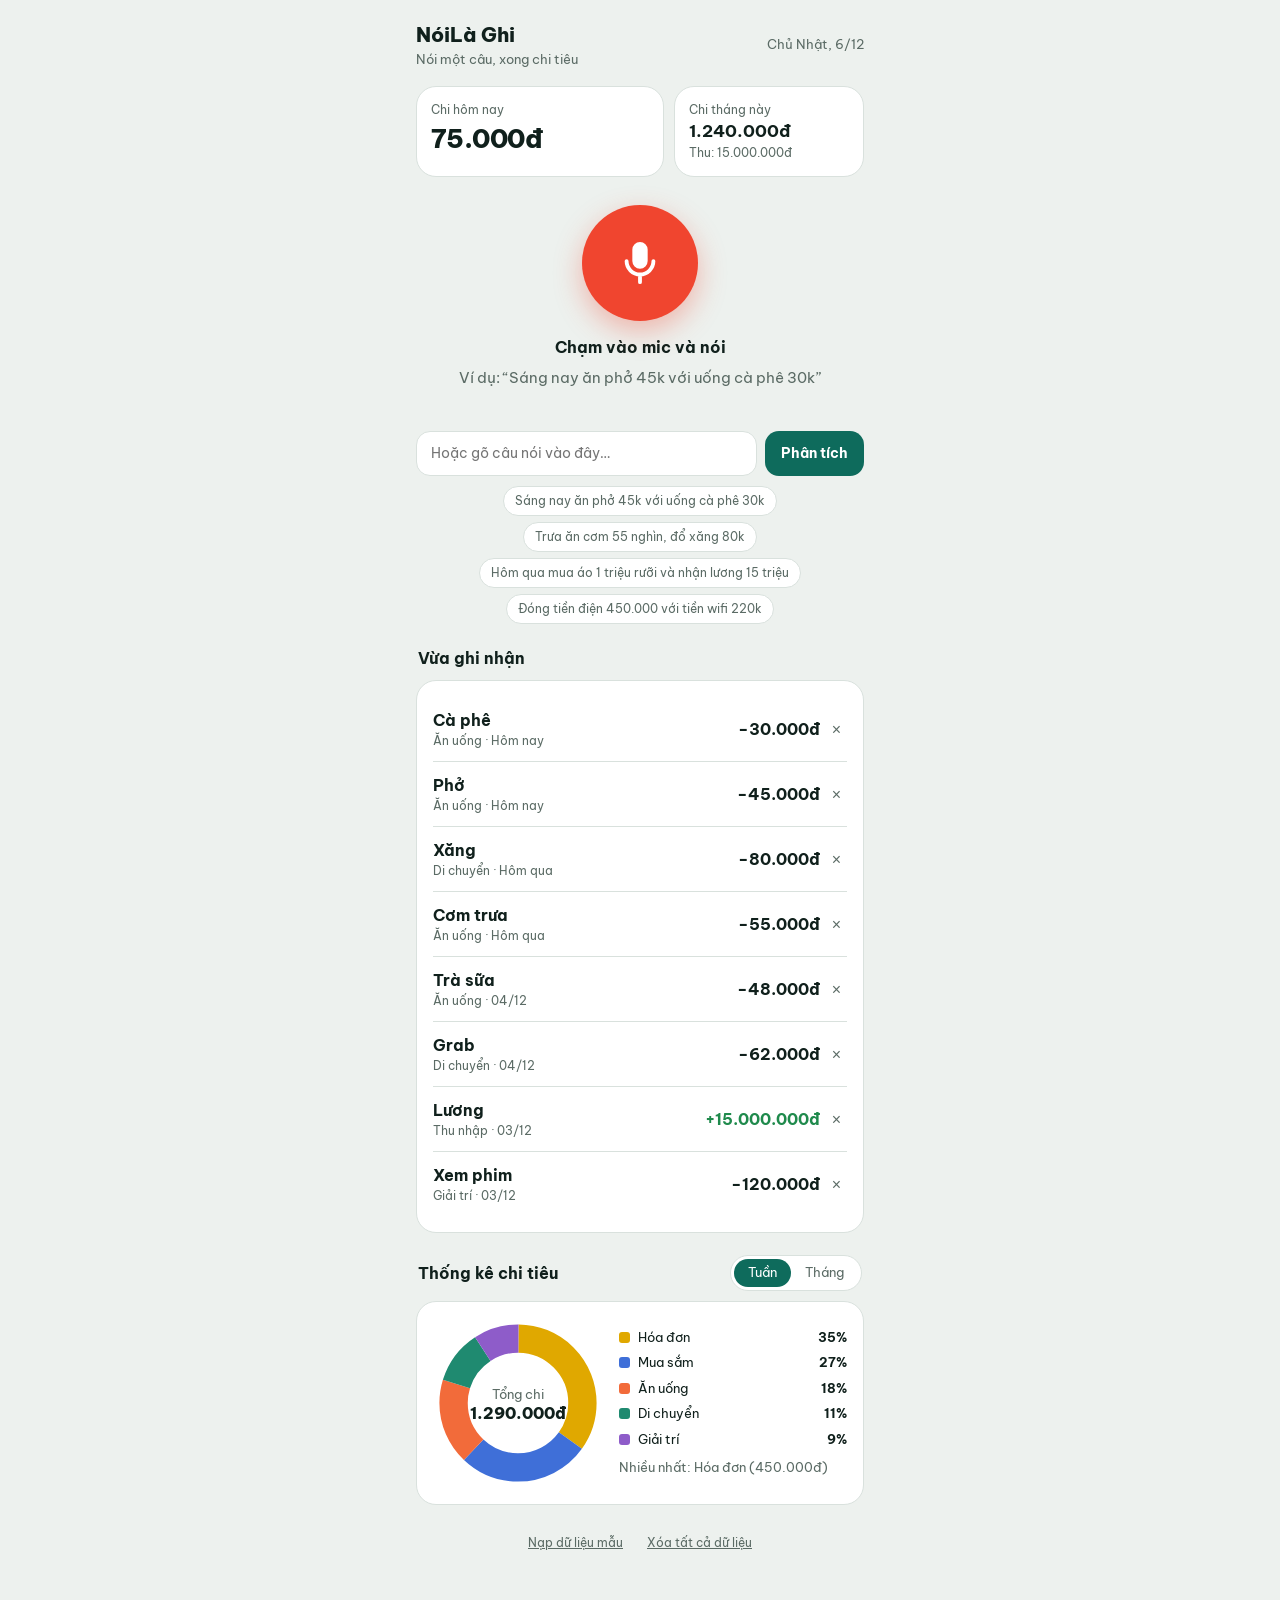
==== NóiLà Ghi – Ghi chi tiêu bằng giọng nói.html @ ca8aa9d0 "Add voice expense tracker prototype Co-authored-by: Copilot <223556219+Copilot@users.noreply.github." ====
<!DOCTYPE html>
<html lang="vi">
<head>
<meta charset="utf-8">
<meta name="viewport" content="width=device-width, initial-scale=1, viewport-fit=cover">
<title>NóiLà Ghi – Ghi chi tiêu bằng giọng nói</title>
<link href="https://fonts.googleapis.com/css2?family=Be+Vietnam+Pro:wght@400;500;700;800&display=swap" rel="stylesheet">
<style>
:root{--bg:#EDF1EE;--card:#fff;--ink:#10201C;--mut:#5B6B65;--line:#D9E1DD;--acc:#0E6B5C;--accbg:#DCEFEA;--mic:#F0452F;--inc:#1F8A4C;
box-sizing:border-box;padding-top:env(safe-area-inset-top,0px);padding-bottom:env(safe-area-inset-bottom,0px)}
@media (prefers-color-scheme:dark){:root:not([data-theme="light"]){--bg:#0E1513;--card:#17211E;--ink:#E8F0EC;--mut:#93A59E;--line:#26332F;--acc:#4CC9B0;--accbg:#18332D;--inc:#52D18A;color-scheme:dark}}
:root[data-theme="dark"]{--bg:#0E1513;--card:#17211E;--ink:#E8F0EC;--mut:#93A59E;--line:#26332F;--acc:#4CC9B0;--accbg:#18332D;--inc:#52D18A;color-scheme:dark}
html{scroll-padding-top:env(safe-area-inset-top,0px)}
*{box-sizing:border-box}
body{margin:0;background:var(--bg);color:var(--ink);font-family:'Be Vietnam Pro',system-ui,-apple-system,'Segoe UI',Roboto,sans-serif;line-height:1.5}
main{max-width:480px;margin:0 auto;padding:20px 16px 48px}
h1{font-size:20px;font-weight:800;margin:0}
.sub{color:var(--mut);font-size:13px;margin:0}
header{display:flex;justify-content:space-between;align-items:center;margin-bottom:16px}
.card{background:var(--card);border:1px solid var(--line);border-radius:20px;padding:16px}
.sums{display:grid;grid-template-columns:1.3fr 1fr;gap:10px;margin-bottom:18px}
.sums .card{padding:14px}
.lbl{font-size:12px;color:var(--mut)}
.big{font-size:26px;font-weight:800;letter-spacing:-.02em}
.mid{font-size:17px;font-weight:700}
.stage{display:flex;flex-direction:column;align-items:center;padding:10px 0 6px}
#mic{width:116px;height:116px;border-radius:50%;border:0;background:var(--mic);color:#fff;cursor:pointer;display:grid;place-items:center;position:relative;box-shadow:0 10px 28px rgba(240,69,47,.35);transition:transform .15s}
#mic:active{transform:scale(.94)}
#mic:focus-visible{outline:3px solid var(--acc);outline-offset:4px}
#mic svg{width:46px;height:46px}
#mic.on::before,#mic.on::after{content:"";position:absolute;inset:0;border-radius:50%;border:3px solid var(--mic);animation:ring 1.4s ease-out infinite}
#mic.on::after{animation-delay:.7s}
@keyframes ring{to{transform:scale(1.7);opacity:0}}
@media (prefers-reduced-motion:reduce){#mic.on::before,#mic.on::after{animation:none}}
#hint{margin:14px 0 0;font-weight:700;text-align:center}
#live{min-height:48px;margin-top:8px;text-align:center;color:var(--mut);font-size:15px;max-width:100%}
#live.has{color:var(--ink);font-size:17px;font-weight:500}
.typed{display:flex;gap:8px;margin:10px 0 0}
.typed input{flex:1;min-width:0;border:1px solid var(--line);background:var(--card);color:var(--ink);border-radius:14px;padding:11px 14px;font:inherit;font-size:14px}
.btn{border:0;border-radius:14px;padding:11px 16px;font:inherit;font-weight:700;font-size:14px;cursor:pointer;background:var(--acc);color:#fff}
@media (prefers-color-scheme:dark){:root:not([data-theme="light"]) .btn,:root:not([data-theme="light"]) .seg button.a{color:#06201A}.btn.ghost{color:var(--ink)}}
.btn.ghost{background:transparent;color:var(--ink);border:1px solid var(--line)}
.chips{display:flex;gap:6px;flex-wrap:wrap;margin-top:10px;justify-content:center}
.chip{border:1px solid var(--line);background:var(--card);color:var(--mut);border-radius:99px;padding:5px 11px;font:inherit;font-size:12px;cursor:pointer}
#confirm{margin:16px 0;border:2px solid var(--acc);display:none;overflow:hidden;position:relative}
#confirm h2{font-size:15px;margin:0 0 10px}
.it{display:grid;grid-template-columns:1fr auto;gap:2px 10px;padding:10px 0;border-top:1px solid var(--line);align-items:center}
.it b{font-weight:700}
.it .amt{font-weight:800;text-align:right}
.it select{grid-column:1;justify-self:start;font:inherit;font-size:12px;border:1px solid var(--line);background:var(--accbg);color:var(--ink);border-radius:99px;padding:3px 8px}
.it .x{grid-column:2;justify-self:end;background:none;border:0;color:var(--mut);cursor:pointer;font-size:12px;text-decoration:underline}
.acts{display:flex;gap:8px;margin-top:12px}
.acts .btn{flex:1}
.bar{position:absolute;left:0;bottom:0;height:4px;background:var(--acc);width:100%}
.bar.run{animation:shrink 3s linear forwards}
@keyframes shrink{to{width:0}}
.sec{display:flex;justify-content:space-between;align-items:center;margin:22px 2px 10px}
.sec h2{font-size:16px;margin:0}
.row{display:flex;justify-content:space-between;gap:10px;padding:11px 0;border-top:1px solid var(--line);align-items:center}
.row:first-child{border-top:0}
.row small{color:var(--mut);display:block;font-size:12px}
.row .r{text-align:right;font-weight:700;white-space:nowrap}
.row .r.inc{color:var(--inc)}
.row .d{background:none;border:0;color:var(--mut);cursor:pointer;font-size:16px;margin-left:6px}
.seg{display:inline-flex;border:1px solid var(--line);border-radius:99px;padding:3px;background:var(--card)}
.seg button{border:0;background:none;color:var(--mut);font:inherit;font-size:13px;padding:4px 14px;border-radius:99px;cursor:pointer}
.seg button.a{background:var(--acc);color:#fff}
.pie{display:flex;gap:16px;align-items:center;flex-wrap:wrap;justify-content:center}
.pie svg{width:170px;height:170px;flex:none}
.leg{flex:1;min-width:150px}
.leg div{display:flex;align-items:center;gap:8px;font-size:13px;padding:3px 0}
.leg i{width:11px;height:11px;border-radius:3px;flex:none}
.leg span{margin-left:auto;font-weight:700}
.empty{color:var(--mut);text-align:center;padding:18px 0;font-size:14px}
#toast{position:fixed;left:50%;bottom:calc(20px + env(safe-area-inset-bottom,0px));transform:translateX(-50%);background:var(--ink);color:var(--bg);padding:10px 18px;border-radius:99px;font-size:14px;font-weight:500;opacity:0;pointer-events:none;transition:opacity .2s;max-width:90%;text-align:center}
#toast.s{opacity:1}
footer{text-align:center;margin-top:24px}
footer button{background:none;border:0;color:var(--mut);font:inherit;font-size:12px;text-decoration:underline;cursor:pointer;margin:0 6px}
</style>
</head>
<body>
<main>
<header><div><h1>NóiLà Ghi</h1><p class="sub">Nói một câu, xong chi tiêu</p></div><span class="sub" id="today"></span></header>

<section class="sums" aria-label="Tổng hợp">
  <div class="card"><div class="lbl">Chi hôm nay</div><div class="big" id="sDay">0đ</div></div>
  <div class="card"><div class="lbl">Chi tháng này</div><div class="mid" id="sMon">0đ</div><div class="lbl" id="sInc"></div></div>
</section>

<section class="stage">
  <button id="mic" aria-label="Bấm để nói, bấm lần nữa để dừng"><svg viewBox="0 0 24 24" fill="none" stroke="currentColor" stroke-width="2" stroke-linecap="round" stroke-linejoin="round"><rect x="9" y="2" width="6" height="12" rx="3" fill="currentColor"/><path d="M5 11a7 7 0 0 0 14 0M12 18v4"/></svg></button>
  <p id="hint">Chạm vào mic và nói</p>
  <div id="live" aria-live="polite">Ví dụ: “Sáng nay ăn phở 45k với uống cà phê 30k”</div>
</section>

<form class="typed" id="tf"><input id="ti" placeholder="Hoặc gõ câu nói vào đây…" autocomplete="off"><button class="btn" type="submit">Phân tích</button></form>
<div class="chips" id="chips"></div>

<section class="card" id="confirm" aria-live="polite"></section>

<div class="sec"><h2>Vừa ghi nhận</h2></div>
<section class="card" id="list"></section>

<div class="sec"><h2>Thống kê chi tiêu</h2><div class="seg" id="seg"><button data-r="week" class="a">Tuần</button><button data-r="month">Tháng</button></div></div>
<section class="card" id="stats"></section>

<footer><button id="seed">Nạp dữ liệu mẫu</button><button id="clear">Xóa tất cả dữ liệu</button></footer>
</main>
<div id="toast" role="status"></div>

<script>
const $=s=>document.querySelector(s);
const CATS=['Ăn uống','Di chuyển','Mua sắm','Hóa đơn','Giải trí','Sức khỏe','Học tập','Khác'];
const COL={'Ăn uống':'#F26B3A','Di chuyển':'#1F8A70','Mua sắm':'#3F6FD8','Hóa đơn':'#E0A800','Giải trí':'#8E5CC9','Sức khỏe':'#D6457A','Học tập':'#2AA4B8','Khác':'#6B7A74'};
const KW=[
['Hóa đơn',['điện','nước ',' wifi','internet','thuê nhà','tiền nhà','hóa đơn','điện thoại','gas']],
['Di chuyển',['xăng','grab','taxi',' xe ','gửi xe','vé xe','buýt','gojek','vé tàu','vé máy bay']],
['Sức khỏe',['thuốc','khám','bệnh','nha khoa','gym','y tế']],
['Học tập',['sách','học phí','khóa học','khoá học','vở','bút']],
['Giải trí',['phim','game','karaoke','du lịch','netflix','spotify','xem ','cinema']],
['Ăn uống',[' ăn ','uống','phở','cơm','bún','cà phê','cafe','trà','bánh','nhậu','bia','xôi','mì ','lẩu','sinh tố','nước ngọt','quán','ăn sáng','ăn trưa','ăn tối','bữa','súp','cháo','kem']],
['Mua sắm',['mua','quần','áo','giày','dép','túi','mỹ phẩm','son','đồ ']]
];
const INC=['lương','thưởng','được cho','nhận','thu nhập','tiền lãi','bán được','lì xì','tiền mừng'];
const STOP=new Set(['với','và','rồi','xong','thì','tốn','hết','mất','là','giá','khoảng','hơn','tổng','cộng','cùng','thêm','nữa','tôi','mình','em','anh','sáng','trưa','chiều','tối','đêm','nay','qua','hôm','kia','vừa','nãy','lúc','sau','đó','cái','một','ly','chén']);
const VERBS=new Set(['ăn','uống','mua','đi','đổ','trả','đóng','chi','nhận','được','bị','đã','cho','gửi','thanh','toán']);

// ---------- Dữ liệu ----------
let txs=[];
try{txs=JSON.parse(localStorage.getItem('nlg_txs')||'[]')}catch(e){txs=[]}
const save=()=>{try{localStorage.setItem('nlg_txs',JSON.stringify(txs))}catch(e){}};
const pad=n=>String(n).padStart(2,'0');
const iso=d=>d.getFullYear()+'-'+pad(d.getMonth()+1)+'-'+pad(d.getDate());
const dayOff=n=>{const d=new Date();d.setDate(d.getDate()+n);return iso(d)};
const money=n=>Math.round(n).toLocaleString('vi-VN')+'đ';
const esc=s=>String(s).replace(/[&<>"]/g,c=>({'&':'&amp;','<':'&lt;','>':'&gt;','"':'&quot;'}[c]));
let uid=Date.now();

// ---------- Bóc tách ngôn ngữ tự nhiên (tiếng Việt) ----------
function parseMoney(num,unit,half,extra){
  let n=parseFloat(num.replace(/\./g,'').replace(',','.'));
  if(/^\d+(,\d+)$/.test(num)) n=parseFloat(num.replace(',','.'));
  else if(/^\d{1,3}(\.\d{3})+$/.test(num)) n=parseFloat(num.replace(/\./g,''));
  else n=parseFloat(num.replace(',','.'));
  if(!unit||/^(đ|đồng)$/.test(unit)){return n>=1000?n:0}
  const m=/^(triệu|tr|củ)$/.test(unit)?1e6:1000;
  let v=n*m;
  if(half) v+=m/2;
  else if(extra) v+=parseInt(extra)/Math.pow(10,extra.length)*m;
  return v;
}
function parseSpeech(raw){
  const text=raw.normalize('NFC').toLowerCase();
  let date=dayOff(0);
  if(/hôm kia/.test(text)) date=dayOff(-2); else if(/(hôm qua|tối qua|chiều qua|sáng qua)/.test(text)) date=dayOff(-1);
  const re=/(\d+(?:[.,]\d+)*)\s*(triệu|tr|củ|nghìn|ngàn|k|đồng|đ)?(?![\p{L}])(?:\s*(rưỡi|rưởi)|(\d{1,3})(?!\d))?/giu;
  const items=[];let last=0,m;
  while((m=re.exec(text))){
    const unit=m[2]&&m[2].toLowerCase();
    const amount=parseMoney(m[1],unit,m[3],m[4]);
    if(!amount){continue}
    const seg=' '+text.slice(last,m.index)+' ';
    last=m.index+m[0].length;
    const type=INC.some(k=>seg.includes(k))?'income':'expense';
    let cat=type==='income'?'Thu nhập':'Khác';
    if(type==='expense'){for(const [c,ks] of KW){if(ks.some(k=>(seg+' ').includes(k))){cat=c;break}}}
    let toks=seg.split(/[\s,.;:+]+/).filter(w=>w&&!STOP.has(w));
    while(toks.length>1&&VERBS.has(toks[0])) toks.shift();
    if(toks.length===1&&VERBS.has(toks[0])&&toks[0]!=='mua') toks=[];
    let label=toks.join(' ').trim();
    if(!label) label=type==='income'?'Khoản thu':(cat!=='Khác'?cat:'Khoản chi');
    label=label.charAt(0).toUpperCase()+label.slice(1);
    items.push({id:++uid,label,amount,cat,type,date});
  }
  return items;
}

// ---------- Hiển thị ----------
const sumBy=(arr,t)=>arr.filter(x=>x.type===t).reduce((a,b)=>a+b.amount,0);
function renderTotals(){
  const td=dayOff(0),ym=td.slice(0,7);
  $('#sDay').textContent=money(sumBy(txs.filter(x=>x.date===td),'expense'));
  const mo=txs.filter(x=>x.date.startsWith(ym));
  $('#sMon').textContent=money(sumBy(mo,'expense'));
  const inc=sumBy(mo,'income');$('#sInc').textContent=inc?('Thu: '+money(inc)):'';
}
function dayLabel(d){if(d===dayOff(0))return'Hôm nay';if(d===dayOff(-1))return'Hôm qua';const p=d.split('-');return p[2]+'/'+p[1]}
function renderList(){
  const L=[...txs].sort((a,b)=>b.date.localeCompare(a.date)||b.id-a.id).slice(0,8);
  $('#list').innerHTML=L.length?L.map(x=>`<div class="row"><div><b>${esc(x.label)}</b><small>${esc(x.cat)} · ${dayLabel(x.date)}</small></div><div class="r ${x.type==='income'?'inc':''}">${x.type==='income'?'+':'−'}${money(x.amount)}<button class="d" data-id="${x.id}" aria-label="Xóa khoản ${esc(x.label)}">×</button></div></div>`).join(''):'<div class="empty">Chưa có khoản nào. Chạm vào mic và nói thử nhé.</div>';
}
let range='week';
function renderStats(){
  const from=range==='week'?dayOff(-6):dayOff(0).slice(0,8)+'01';
  const ex=txs.filter(x=>x.type==='expense'&&x.date>=from);
  const tot=ex.reduce((a,b)=>a+b.amount,0);
  if(!tot){$('#stats').innerHTML='<div class="empty">Chưa có chi tiêu trong khoảng này.</div>';return}
  const by={};ex.forEach(x=>by[x.cat]=(by[x.cat]||0)+x.amount);
  const rows=Object.entries(by).sort((a,b)=>b[1]-a[1]);
  let acc=0;
  const arcs=rows.map(([c,v])=>{const p=v/tot*100;const s=`<circle cx="21" cy="21" r="15.9155" fill="none" stroke="${COL[c]||COL['Khác']}" stroke-width="7" stroke-dasharray="${p} ${100-p}" stroke-dashoffset="${25-acc}"/>`;acc+=p;return s}).join('');
  $('#stats').innerHTML=`<div class="pie"><svg viewBox="0 0 42 42" role="img" aria-label="Biểu đồ tròn chi tiêu theo danh mục">${arcs}<text x="21" y="20" text-anchor="middle" font-size="3.2" fill="var(--mut)">Tổng chi</text><text x="21" y="25" text-anchor="middle" font-size="4" font-weight="800" fill="var(--ink)">${money(tot)}</text></svg><div class="leg">${rows.map(([c,v])=>`<div><i style="background:${COL[c]||COL['Khác']}"></i>${esc(c)}<span>${Math.round(v/tot*100)}%</span></div>`).join('')}<div class="lbl" style="padding-top:6px">Nhiều nhất: ${esc(rows[0][0])} (${money(rows[0][1])})</div></div></div>`;
}
const renderAll=()=>{renderTotals();renderList();renderStats()};
let tt;function toast(m){const t=$('#toast');t.textContent=m;t.classList.add('s');clearTimeout(tt);tt=setTimeout(()=>t.classList.remove('s'),2200)}

// ---------- Thẻ xác nhận ----------
let pending=[],autoT=null;
function showConfirm(items,auto=true){
  pending=items;clearTimeout(autoT);
  const c=$('#confirm');
  if(!items.length){c.style.display='none';$('#live').className='';$('#live').textContent='Chưa nhận ra khoản tiền nào. Hãy nói kèm số tiền, ví dụ “phở 45k”.';return}
  c.style.display='block';drawConfirm(auto);
  if(auto) autoT=setTimeout(()=>commit(),3000);
  c.scrollIntoView({behavior:'smooth',block:'nearest'});
}
function drawConfirm(auto){
  const tot=pending.filter(x=>x.type==='expense').reduce((a,b)=>a+b.amount,0);
  $('#confirm').innerHTML=`<h2>Xem lại ${pending.length} khoản · chi ${money(tot)}</h2>`+pending.map(x=>`<div class="it"><b>${esc(x.label)}</b><span class="amt">${x.type==='income'?'+':''}${money(x.amount)}</span><select data-id="${x.id}" aria-label="Danh mục">${[...CATS,'Thu nhập'].map(c=>`<option ${c===x.cat?'selected':''}>${c}</option>`).join('')}</select><button class="x" data-id="${x.id}">Bỏ khoản này</button></div>`).join('')+`<div class="acts"><button class="btn ghost" id="cNo">Hủy</button><button class="btn" id="cOk">Lưu</button></div>${auto?'<div class="bar run"></div>':''}`;
}
function commit(){
  clearTimeout(autoT);if(!pending.length)return;
  txs.push(...pending);save();toast('Đã lưu '+pending.length+' khoản');
  pending=[];$('#confirm').style.display='none';$('#live').className='';$('#live').textContent='Sẵn sàng cho câu tiếp theo.';$('#ti').value='';renderAll();
}
$('#confirm').addEventListener('click',e=>{
  if(e.target.id==='cOk')return commit();
  if(e.target.id==='cNo'){clearTimeout(autoT);pending=[];$('#confirm').style.display='none';return toast('Đã hủy')}
  if(e.target.classList.contains('x')){pending=pending.filter(x=>x.id!=e.target.dataset.id);clearTimeout(autoT);pending.length?drawConfirm(false):($('#confirm').style.display='none')}
});
$('#confirm').addEventListener('change',e=>{
  const it=pending.find(x=>x.id==e.target.dataset.id);if(!it)return;
  it.cat=e.target.value;it.type=it.cat==='Thu nhập'?'income':'expense';clearTimeout(autoT);drawConfirm(false);
});
$('#list').addEventListener('click',e=>{const id=e.target.dataset.id;if(id){txs=txs.filter(x=>x.id!=id);save();renderAll()}});

// ---------- Ghi âm (Web Speech API) ----------
const SR=window.SpeechRecognition||window.webkitSpeechRecognition;
let rec=null,listening=false,transcript='';
function setUI(on){listening=on;$('#mic').classList.toggle('on',on);$('#hint').textContent=on?'Đang nghe… chạm lần nữa để dừng':'Chạm vào mic và nói'}
function startRec(){
  if(!SR){toast('Trình duyệt này chưa hỗ trợ nhận giọng nói. Hãy dùng Chrome/Edge/Safari hoặc gõ vào ô bên dưới.');return}
  showConfirm([]);transcript='';
  rec=new SR();rec.lang='vi-VN';rec.interimResults=true;rec.continuous=true;rec.maxAlternatives=1;
  rec.onresult=e=>{let t='';for(let i=0;i<e.results.length;i++)t+=e.results[i][0].transcript+' ';transcript=t.trim();const l=$('#live');l.className='has';l.textContent=transcript};
  rec.onerror=e=>{const m={'not-allowed':'Micro đang bị chặn. Hãy cấp quyền micro hoặc gõ vào ô bên dưới.','service-not-allowed':'Micro đang bị chặn. Hãy cấp quyền micro hoặc gõ vào ô bên dưới.','no-speech':'Không nghe thấy gì, thử lại nhé.','network':'Nhận giọng nói cần kết nối mạng.','audio-capture':'Không tìm thấy micro.'};toast(m[e.error]||'Lỗi micro: '+e.error);$('#live').className='';$('#live').textContent=m[e.error]||'';};
  rec.onend=()=>{setUI(false);if(transcript.trim())process(transcript)};
  try{rec.start();setUI(true);$('#live').className='';$('#live').textContent='Mời bạn nói…'}catch(err){toast('Không bật được micro')}
}
$('#mic').onclick=()=>{if(listening){try{rec.stop()}catch(e){}}else startRec()};
function process(t){$('#live').className='has';$('#live').textContent='“'+t+'”';showConfirm(parseSpeech(t))}
$('#tf').onsubmit=e=>{e.preventDefault();const v=$('#ti').value.trim();if(v)process(v)};
const SAMPLES=['Sáng nay ăn phở 45k với uống cà phê 30k','Trưa ăn cơm 55 nghìn, đổ xăng 80k','Hôm qua mua áo 1 triệu rưỡi và nhận lương 15 triệu','Đóng tiền điện 450.000 với tiền wifi 220k'];
$('#chips').innerHTML=SAMPLES.map(s=>`<button class="chip">${esc(s)}</button>`).join('');
$('#chips').onclick=e=>{if(e.target.classList.contains('chip')){$('#ti').value=e.target.textContent;process(e.target.textContent)}};

// ---------- Thống kê, dữ liệu mẫu ----------
$('#seg').onclick=e=>{const r=e.target.dataset.r;if(!r)return;range=r;[...$('#seg').children].forEach(b=>b.classList.toggle('a',b.dataset.r===r));renderStats()};
function seed(){
  const S=[[0,'Phở',45000,'Ăn uống'],[0,'Cà phê',30000,'Ăn uống'],[-1,'Cơm trưa',55000,'Ăn uống'],[-1,'Xăng',80000,'Di chuyển'],[-2,'Grab',62000,'Di chuyển'],[-2,'Trà sữa',48000,'Ăn uống'],[-3,'Xem phim',120000,'Giải trí'],[-4,'Tiền điện',450000,'Hóa đơn'],[-5,'Áo thun',350000,'Mua sắm'],[-6,'Bún bò',50000,'Ăn uống'],[-8,'Thuốc cảm',90000,'Sức khỏe'],[-10,'Sách',160000,'Học tập'],[-12,'Lẩu',320000,'Ăn uống']];
  txs=S.map(([o,l,a,c],i)=>({id:++uid+i,label:l,amount:a,cat:c,type:'expense',date:dayOff(o)}));
  txs.push({id:++uid+99,label:'Lương',amount:15000000,cat:'Thu nhập',type:'income',date:dayOff(-3)});
  save();renderAll();
}
$('#seed').onclick=()=>{seed();toast('Đã nạp dữ liệu mẫu')};
$('#clear').onclick=()=>{txs=[];save();renderAll();toast('Đã xóa dữ liệu')};
$('#today').textContent=new Date().toLocaleDateString('vi-VN',{weekday:'long',day:'numeric',month:'numeric'});
let first=true;try{first=!localStorage.getItem('nlg_seeded');localStorage.setItem('nlg_seeded','1')}catch(e){}
if(first&&!txs.length)seed();else renderAll();
</script>
</body>
</html>
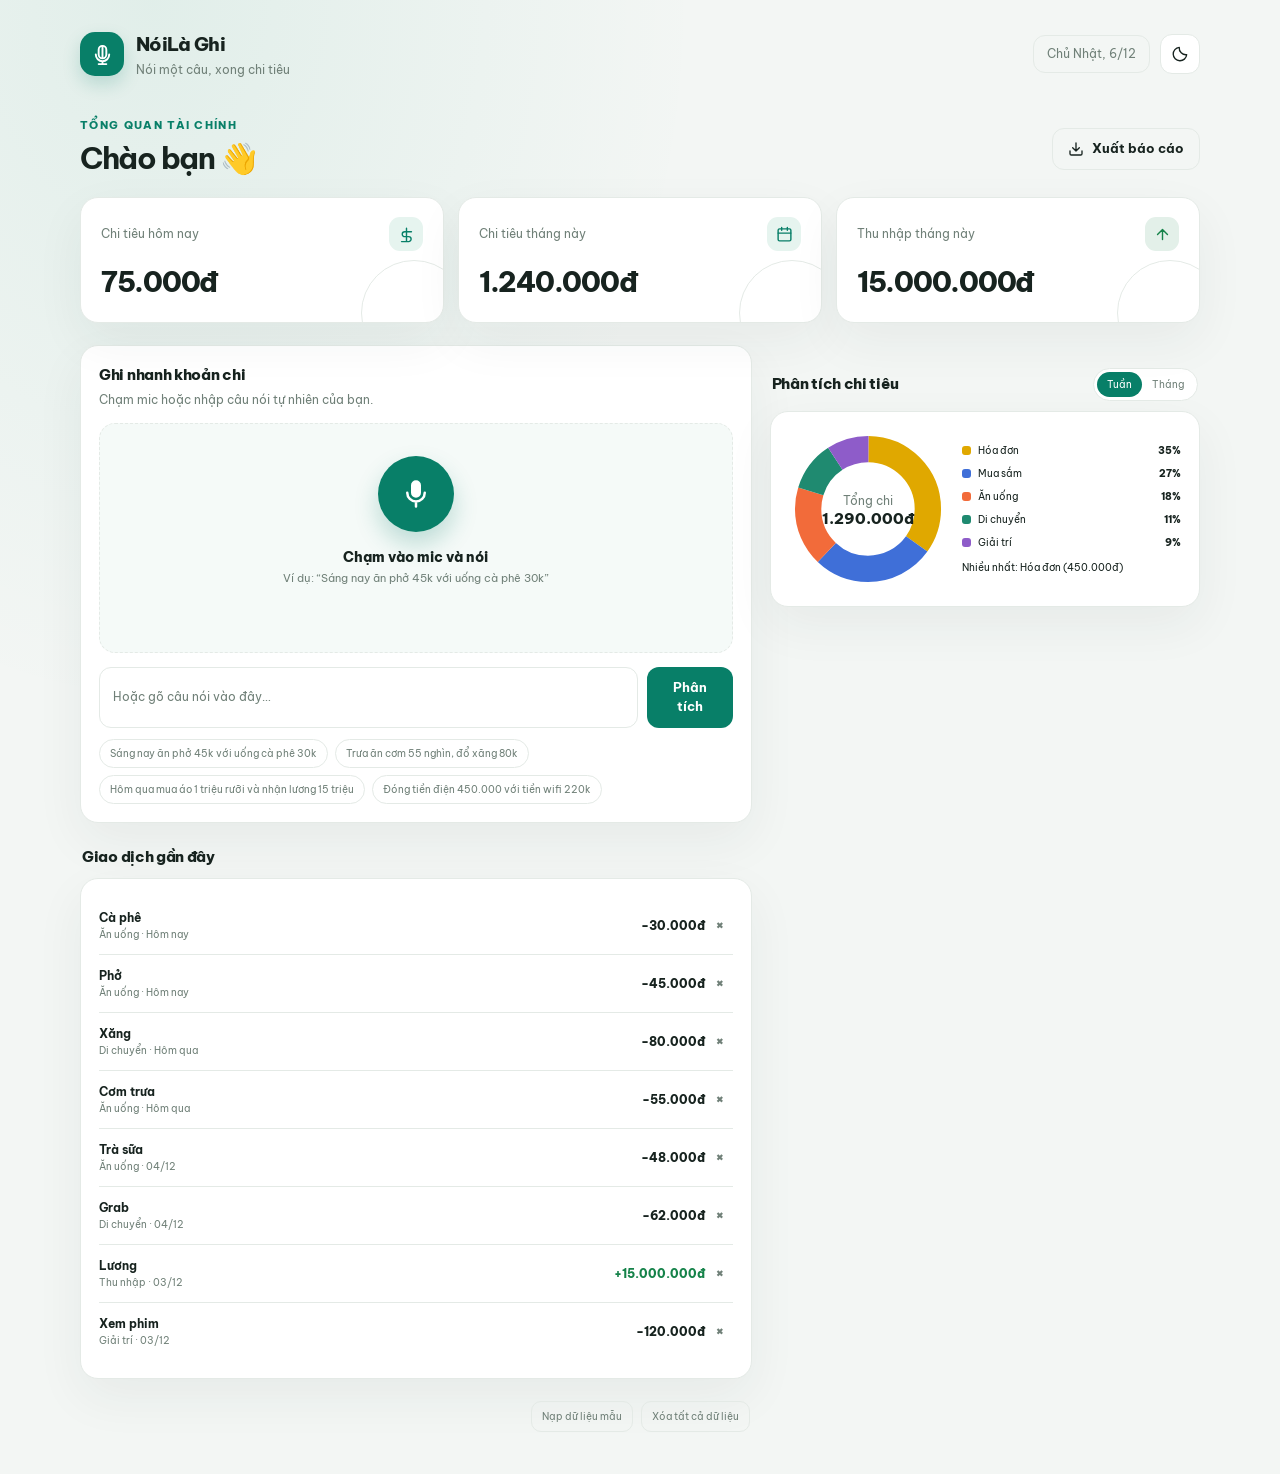
==== commit af7de502: "thêm" ====
--- a/NóiLà Ghi – Ghi chi tiêu bằng giọng nói.html
+++ b/NóiLà Ghi – Ghi chi tiêu bằng giọng nói.html
@@ -6,105 +6,360 @@
 <title>NóiLà Ghi – Ghi chi tiêu bằng giọng nói</title>
 <link href="https://fonts.googleapis.com/css2?family=Be+Vietnam+Pro:wght@400;500;700;800&display=swap" rel="stylesheet">
 <style>
-:root{--bg:#EDF1EE;--card:#fff;--ink:#10201C;--mut:#5B6B65;--line:#D9E1DD;--acc:#0E6B5C;--accbg:#DCEFEA;--mic:#F0452F;--inc:#1F8A4C;
-box-sizing:border-box;padding-top:env(safe-area-inset-top,0px);padding-bottom:env(safe-area-inset-bottom,0px)}
-@media (prefers-color-scheme:dark){:root:not([data-theme="light"]){--bg:#0E1513;--card:#17211E;--ink:#E8F0EC;--mut:#93A59E;--line:#26332F;--acc:#4CC9B0;--accbg:#18332D;--inc:#52D18A;color-scheme:dark}}
-:root[data-theme="dark"]{--bg:#0E1513;--card:#17211E;--ink:#E8F0EC;--mut:#93A59E;--line:#26332F;--acc:#4CC9B0;--accbg:#18332D;--inc:#52D18A;color-scheme:dark}
-html{scroll-padding-top:env(safe-area-inset-top,0px)}
-*{box-sizing:border-box}
-body{margin:0;background:var(--bg);color:var(--ink);font-family:'Be Vietnam Pro',system-ui,-apple-system,'Segoe UI',Roboto,sans-serif;line-height:1.5}
-main{max-width:480px;margin:0 auto;padding:20px 16px 48px}
-h1{font-size:20px;font-weight:800;margin:0}
-.sub{color:var(--mut);font-size:13px;margin:0}
-header{display:flex;justify-content:space-between;align-items:center;margin-bottom:16px}
-.card{background:var(--card);border:1px solid var(--line);border-radius:20px;padding:16px}
-.sums{display:grid;grid-template-columns:1.3fr 1fr;gap:10px;margin-bottom:18px}
-.sums .card{padding:14px}
-.lbl{font-size:12px;color:var(--mut)}
-.big{font-size:26px;font-weight:800;letter-spacing:-.02em}
-.mid{font-size:17px;font-weight:700}
-.stage{display:flex;flex-direction:column;align-items:center;padding:10px 0 6px}
-#mic{width:116px;height:116px;border-radius:50%;border:0;background:var(--mic);color:#fff;cursor:pointer;display:grid;place-items:center;position:relative;box-shadow:0 10px 28px rgba(240,69,47,.35);transition:transform .15s}
-#mic:active{transform:scale(.94)}
-#mic:focus-visible{outline:3px solid var(--acc);outline-offset:4px}
-#mic svg{width:46px;height:46px}
-#mic.on::before,#mic.on::after{content:"";position:absolute;inset:0;border-radius:50%;border:3px solid var(--mic);animation:ring 1.4s ease-out infinite}
-#mic.on::after{animation-delay:.7s}
-@keyframes ring{to{transform:scale(1.7);opacity:0}}
-@media (prefers-reduced-motion:reduce){#mic.on::before,#mic.on::after{animation:none}}
-#hint{margin:14px 0 0;font-weight:700;text-align:center}
-#live{min-height:48px;margin-top:8px;text-align:center;color:var(--mut);font-size:15px;max-width:100%}
-#live.has{color:var(--ink);font-size:17px;font-weight:500}
-.typed{display:flex;gap:8px;margin:10px 0 0}
-.typed input{flex:1;min-width:0;border:1px solid var(--line);background:var(--card);color:var(--ink);border-radius:14px;padding:11px 14px;font:inherit;font-size:14px}
-.btn{border:0;border-radius:14px;padding:11px 16px;font:inherit;font-weight:700;font-size:14px;cursor:pointer;background:var(--acc);color:#fff}
-@media (prefers-color-scheme:dark){:root:not([data-theme="light"]) .btn,:root:not([data-theme="light"]) .seg button.a{color:#06201A}.btn.ghost{color:var(--ink)}}
-.btn.ghost{background:transparent;color:var(--ink);border:1px solid var(--line)}
-.chips{display:flex;gap:6px;flex-wrap:wrap;margin-top:10px;justify-content:center}
-.chip{border:1px solid var(--line);background:var(--card);color:var(--mut);border-radius:99px;padding:5px 11px;font:inherit;font-size:12px;cursor:pointer}
-#confirm{margin:16px 0;border:2px solid var(--acc);display:none;overflow:hidden;position:relative}
-#confirm h2{font-size:15px;margin:0 0 10px}
-.it{display:grid;grid-template-columns:1fr auto;gap:2px 10px;padding:10px 0;border-top:1px solid var(--line);align-items:center}
-.it b{font-weight:700}
-.it .amt{font-weight:800;text-align:right}
-.it select{grid-column:1;justify-self:start;font:inherit;font-size:12px;border:1px solid var(--line);background:var(--accbg);color:var(--ink);border-radius:99px;padding:3px 8px}
-.it .x{grid-column:2;justify-self:end;background:none;border:0;color:var(--mut);cursor:pointer;font-size:12px;text-decoration:underline}
-.acts{display:flex;gap:8px;margin-top:12px}
-.acts .btn{flex:1}
-.bar{position:absolute;left:0;bottom:0;height:4px;background:var(--acc);width:100%}
-.bar.run{animation:shrink 3s linear forwards}
-@keyframes shrink{to{width:0}}
-.sec{display:flex;justify-content:space-between;align-items:center;margin:22px 2px 10px}
-.sec h2{font-size:16px;margin:0}
-.row{display:flex;justify-content:space-between;gap:10px;padding:11px 0;border-top:1px solid var(--line);align-items:center}
-.row:first-child{border-top:0}
-.row small{color:var(--mut);display:block;font-size:12px}
-.row .r{text-align:right;font-weight:700;white-space:nowrap}
-.row .r.inc{color:var(--inc)}
-.row .d{background:none;border:0;color:var(--mut);cursor:pointer;font-size:16px;margin-left:6px}
-.seg{display:inline-flex;border:1px solid var(--line);border-radius:99px;padding:3px;background:var(--card)}
-.seg button{border:0;background:none;color:var(--mut);font:inherit;font-size:13px;padding:4px 14px;border-radius:99px;cursor:pointer}
-.seg button.a{background:var(--acc);color:#fff}
-.pie{display:flex;gap:16px;align-items:center;flex-wrap:wrap;justify-content:center}
-.pie svg{width:170px;height:170px;flex:none}
-.leg{flex:1;min-width:150px}
-.leg div{display:flex;align-items:center;gap:8px;font-size:13px;padding:3px 0}
-.leg i{width:11px;height:11px;border-radius:3px;flex:none}
-.leg span{margin-left:auto;font-weight:700}
-.empty{color:var(--mut);text-align:center;padding:18px 0;font-size:14px}
-#toast{position:fixed;left:50%;bottom:calc(20px + env(safe-area-inset-bottom,0px));transform:translateX(-50%);background:var(--ink);color:var(--bg);padding:10px 18px;border-radius:99px;font-size:14px;font-weight:500;opacity:0;pointer-events:none;transition:opacity .2s;max-width:90%;text-align:center}
-#toast.s{opacity:1}
-footer{text-align:center;margin-top:24px}
-footer button{background:none;border:0;color:var(--mut);font:inherit;font-size:12px;text-decoration:underline;cursor:pointer;margin:0 6px}
+:root {
+  color-scheme: light;
+  --bg: #f3f6f4;
+  --card: #fff;
+  --ink: #17231f;
+  --mut: #708078;
+  --line: #e4eae6;
+  --acc: #087f68;
+  --acc-strong: #066653;
+  --accbg: #e6f4ef;
+  --inc: #16834a;
+  --shadow: 0 18px 50px rgba(29, 54, 43, .06);
+  box-sizing: border-box;
+  padding-top: env(safe-area-inset-top, 0px);
+  padding-bottom: env(safe-area-inset-bottom, 0px);
+}
+:root[data-theme="dark"] {
+  color-scheme: dark;
+  --bg: #101714;
+  --card: #18221e;
+  --ink: #edf4f0;
+  --mut: #9aa9a1;
+  --line: #2a3731;
+  --acc: #52c7a6;
+  --acc-strong: #70d7b8;
+  --accbg: #1d3830;
+  --inc: #73d49b;
+  --shadow: 0 18px 50px rgba(0, 0, 0, .15);
+}
+* { box-sizing: border-box; }
+html { min-width: 320px; scroll-padding-top: 24px; }
+body {
+  min-height: 100vh;
+  margin: 0;
+  background:
+    radial-gradient(ellipse at 12% 0%, rgba(14, 148, 112, .08), transparent 34rem),
+    var(--bg);
+  color: var(--ink);
+  font-family: 'Be Vietnam Pro', system-ui, -apple-system, 'Segoe UI', Roboto, sans-serif;
+  line-height: 1.5;
+  -webkit-font-smoothing: antialiased;
+}
+button, input, select { font: inherit; }
+button { -webkit-tap-highlight-color: transparent; }
+button:focus-visible, input:focus-visible, select:focus-visible {
+  outline: 3px solid color-mix(in srgb, var(--acc) 55%, transparent);
+  outline-offset: 3px;
+}
+.app-shell { width: min(1120px, calc(100% - 48px)); margin: 0 auto; padding: 30px 0 42px; }
+.topbar, .brand, .top-actions, .page-heading, .section-heading, .section-actions {
+  display: flex;
+  align-items: center;
+}
+.topbar, .page-heading, .section-heading { justify-content: space-between; }
+.topbar { margin-bottom: 38px; }
+.brand { gap: 12px; color: inherit; text-decoration: none; }
+.brand-mark {
+  display: grid;
+  width: 44px;
+  height: 44px;
+  place-items: center;
+  border-radius: 15px;
+  background: var(--acc);
+  color: #fff;
+  box-shadow: 0 8px 18px rgba(8, 127, 104, .2);
+}
+.brand-mark svg { width: 23px; height: 23px; }
+h1, h2, p { margin-top: 0; }
+h1 { margin-bottom: 0; font-size: 19px; font-weight: 800; letter-spacing: -.035em; }
+.sub { margin: 2px 0 0; color: var(--mut); font-size: 12px; }
+.top-actions { gap: 10px; }
+.date-pill, .icon-btn, .btn, .chip, .seg button, .d, .x, footer button {
+  transition: background-color .18s ease, color .18s ease, border-color .18s ease, transform .18s ease;
+}
+.date-pill { padding: 9px 13px; border: 1px solid var(--line); border-radius: 12px; color: var(--mut); font-size: 12px; }
+.icon-btn {
+  display: grid;
+  width: 40px;
+  height: 40px;
+  place-items: center;
+  border: 1px solid var(--line);
+  border-radius: 12px;
+  background: var(--card);
+  color: var(--ink);
+  cursor: pointer;
+}
+.icon-btn:hover { border-color: var(--acc); color: var(--acc); }
+.icon-btn svg { width: 18px; height: 18px; }
+.page-heading { margin-bottom: 16px; }
+.eyebrow { margin-bottom: 3px; color: var(--acc); font-size: 11px; font-weight: 800; letter-spacing: .12em; text-transform: uppercase; }
+.page-heading h2 { margin: 0; font-size: clamp(24px, 3vw, 30px); letter-spacing: -.05em; }
+.btn {
+  display: inline-flex;
+  min-height: 42px;
+  align-items: center;
+  justify-content: center;
+  gap: 8px;
+  padding: 10px 15px;
+  border: 1px solid transparent;
+  border-radius: 12px;
+  background: var(--acc);
+  color: #fff;
+  font-size: 13px;
+  font-weight: 700;
+  cursor: pointer;
+}
+.btn:hover { background: var(--acc-strong); transform: translateY(-1px); }
+.btn svg { width: 16px; height: 16px; }
+.btn.ghost { border-color: var(--line); background: transparent; color: var(--ink); }
+.btn.ghost:hover { border-color: var(--acc); color: var(--acc); }
+.sums { display: grid; grid-template-columns: repeat(3, minmax(0, 1fr)); gap: 14px; margin-bottom: 22px; }
+.summary-card, .card { border: 1px solid var(--line); border-radius: 18px; background: var(--card); box-shadow: var(--shadow); }
+.summary-card { position: relative; overflow: hidden; min-height: 126px; padding: 19px 20px; }
+.summary-card::after { position: absolute; right: -24px; bottom: -44px; width: 104px; height: 104px; border: 1px solid var(--line); border-radius: 50%; content: ""; }
+.summary-top { display: flex; align-items: center; justify-content: space-between; color: var(--mut); font-size: 12px; }
+.summary-icon { display: grid; width: 34px; height: 34px; place-items: center; border-radius: 11px; background: var(--accbg); color: var(--acc); }
+.summary-icon svg { width: 17px; height: 17px; }
+.summary-card.income .summary-icon { background: color-mix(in srgb, var(--inc) 12%, var(--card)); color: var(--inc); }
+.summary-value { margin-top: 10px; font-size: clamp(22px, 3vw, 28px); font-weight: 800; letter-spacing: -.045em; }
+.dashboard-grid { display: grid; grid-template-columns: minmax(0, 1.28fr) minmax(320px, .82fr); align-items: start; gap: 18px; }
+.primary-column, .secondary-column { min-width: 0; }
+.capture-card { padding: 22px; }
+.capture-heading { margin-bottom: 14px; }
+.capture-heading h2, .section-heading h2 { margin: 0; font-size: 15px; font-weight: 800; letter-spacing: -.02em; }
+.capture-heading p { margin: 4px 0 0; color: var(--mut); font-size: 12px; }
+.stage {
+  display: flex;
+  min-height: 230px;
+  flex-direction: column;
+  align-items: center;
+  justify-content: center;
+  padding: 14px;
+  border: 1px dashed var(--line);
+  border-radius: 16px;
+  background: color-mix(in srgb, var(--accbg) 42%, var(--card));
+}
+#mic {
+  position: relative;
+  display: grid;
+  width: 76px;
+  height: 76px;
+  place-items: center;
+  border: 0;
+  border-radius: 50%;
+  background: var(--acc);
+  color: #fff;
+  box-shadow: 0 12px 25px rgba(8, 127, 104, .24);
+  cursor: pointer;
+  transition: transform .18s ease, background .18s ease;
+}
+#mic:hover { background: var(--acc-strong); transform: translateY(-2px); }
+#mic:active { transform: scale(.96); }
+#mic svg { width: 30px; height: 30px; }
+#mic.on { background: #d94d42; box-shadow: 0 12px 25px rgba(217, 77, 66, .22); }
+#mic.on::before, #mic.on::after {
+  position: absolute;
+  inset: -5px;
+  border: 1px solid #d94d42;
+  border-radius: 50%;
+  content: "";
+  animation: ring 1.6s ease-out infinite;
+}
+#mic.on::after { animation-delay: .8s; }
+@keyframes ring { to { transform: scale(1.45); opacity: 0; } }
+#hint { margin: 15px 0 2px; font-size: 14px; font-weight: 800; text-align: center; }
+.stage-note { margin: 0; color: var(--mut); font-size: 11px; text-align: center; }
+#live { max-width: 100%; min-height: 24px; margin-top: 8px; overflow-wrap: anywhere; color: var(--mut); font-size: 13px; text-align: center; }
+#live.has { color: var(--ink); font-size: 14px; font-weight: 600; }
+.typed { display: flex; gap: 9px; margin: 14px 0 0; }
+.typed input {
+  width: 100%;
+  min-width: 0;
+  padding: 10px 13px;
+  border: 1px solid var(--line);
+  border-radius: 12px;
+  background: var(--card);
+  color: var(--ink);
+  font-size: 12px;
+}
+.typed input::placeholder { color: var(--mut); }
+.chips { display: flex; flex-wrap: wrap; justify-content: flex-start; gap: 7px; margin-top: 11px; }
+.chip { padding: 6px 10px; border: 1px solid var(--line); border-radius: 99px; background: var(--card); color: var(--mut); font-size: 10px; cursor: pointer; }
+.chip:hover { border-color: var(--acc); background: var(--accbg); color: var(--acc); }
+.card { padding: 18px; }
+#confirm { position: relative; display: none; overflow: hidden; margin-top: 14px; border: 1px solid var(--acc); }
+#confirm h2 { margin: 0 0 10px; font-size: 14px; }
+.it { display: grid; grid-template-columns: minmax(0, 1fr) auto; align-items: center; gap: 4px 10px; padding: 10px 0; border-top: 1px solid var(--line); }
+.it b { overflow: hidden; font-size: 12px; text-overflow: ellipsis; white-space: nowrap; }
+.it .amt { font-size: 12px; font-weight: 800; text-align: right; }
+.it select { justify-self: start; padding: 4px 8px; border: 1px solid var(--line); border-radius: 99px; background: var(--accbg); color: var(--ink); font-size: 10px; }
+.it .x { justify-self: end; border: 0; background: none; color: var(--mut); font-size: 10px; cursor: pointer; }
+.it .x:hover, .row .d:hover { color: #d94d42; }
+.acts { display: flex; gap: 8px; margin-top: 12px; }
+.acts .btn { flex: 1; }
+.bar { position: absolute; bottom: 0; left: 0; width: 100%; height: 3px; background: var(--acc); }
+.bar.run { animation: shrink 3s linear forwards; }
+@keyframes shrink { to { width: 0; } }
+.section-heading { gap: 12px; margin: 23px 2px 10px; }
+.section-actions { gap: 8px; }
+.row { display: flex; align-items: center; justify-content: space-between; gap: 12px; padding: 12px 0; border-top: 1px solid var(--line); }
+.row:first-child { border-top: 0; }
+.row b { display: block; overflow: hidden; max-width: 260px; font-size: 12px; text-overflow: ellipsis; white-space: nowrap; }
+.row small { display: block; color: var(--mut); font-size: 10px; }
+.row .r { flex: none; color: var(--ink); font-size: 12px; font-weight: 800; text-align: right; white-space: nowrap; }
+.row .r.inc { color: var(--inc); }
+.row .d { width: 25px; height: 25px; margin-left: 3px; border: 0; border-radius: 8px; background: transparent; color: var(--mut); font-size: 15px; cursor: pointer; }
+.row .d:hover { background: color-mix(in srgb, #d94d42 10%, var(--card)); }
+.seg { display: inline-flex; padding: 3px; border: 1px solid var(--line); border-radius: 99px; background: var(--card); }
+.seg button { padding: 5px 10px; border: 0; border-radius: 99px; background: transparent; color: var(--mut); font-size: 10px; cursor: pointer; }
+.seg button.a { background: var(--acc); color: #fff; }
+.pie { display: flex; flex-wrap: wrap; align-items: center; justify-content: center; gap: 15px; }
+.pie svg { flex: none; width: 158px; height: 158px; }
+.leg { min-width: 130px; flex: 1; }
+.leg div { display: flex; align-items: center; gap: 7px; padding: 4px 0; font-size: 10px; }
+.leg i { width: 9px; height: 9px; flex: none; border-radius: 3px; }
+.leg span { margin-left: auto; font-weight: 800; }
+.empty { padding: 22px 8px; color: var(--mut); font-size: 12px; text-align: center; }
+.toolbox { display: flex; flex-wrap: wrap; justify-content: center; gap: 8px; margin-top: 22px; }
+.toolbox button { padding: 7px 10px; border: 1px solid var(--line); border-radius: 10px; background: transparent; color: var(--mut); font-size: 10px; cursor: pointer; }
+.toolbox button:hover { border-color: var(--acc); color: var(--acc); }
+#toast {
+  position: fixed;
+  z-index: 5;
+  bottom: calc(20px + env(safe-area-inset-bottom, 0px));
+  left: 50%;
+  max-width: min(90%, 480px);
+  padding: 11px 16px;
+  transform: translate(-50%, 8px);
+  border: 1px solid var(--line);
+  border-radius: 12px;
+  background: var(--ink);
+  color: var(--bg);
+  font-size: 12px;
+  text-align: center;
+  opacity: 0;
+  pointer-events: none;
+  transition: opacity .2s ease, transform .2s ease;
+}
+#toast.s { transform: translate(-50%, 0); opacity: 1; }
+@media (prefers-color-scheme: dark) {
+  :root:not([data-theme="light"]) {
+    color-scheme: dark;
+    --bg: #101714;
+    --card: #18221e;
+    --ink: #edf4f0;
+    --mut: #9aa9a1;
+    --line: #2a3731;
+    --acc: #52c7a6;
+    --acc-strong: #70d7b8;
+    --accbg: #1d3830;
+    --inc: #73d49b;
+    --shadow: 0 18px 50px rgba(0, 0, 0, .15);
+  }
+}
+@media (max-width: 760px) {
+  .app-shell { width: min(100% - 32px, 560px); padding-top: 20px; }
+  .topbar { margin-bottom: 28px; }
+  .dashboard-grid { grid-template-columns: 1fr; gap: 0; }
+  .secondary-column { display: grid; grid-template-columns: 1fr; }
+}
+@media (max-width: 520px) {
+  .app-shell { width: calc(100% - 28px); padding-top: 15px; }
+  .brand-mark { width: 40px; height: 40px; }
+  .brand { gap: 9px; }
+  .date-pill { display: none; }
+  .page-heading { align-items: flex-end; }
+  .page-heading .btn { min-height: 38px; padding: 8px 10px; font-size: 11px; }
+  .page-heading .btn svg { width: 14px; }
+  .sums { grid-template-columns: repeat(2, minmax(0, 1fr)); gap: 9px; }
+  .summary-card { min-height: 108px; padding: 13px; }
+  .summary-card:last-child { grid-column: 1 / -1; min-height: 92px; }
+  .summary-value { margin-top: 7px; font-size: 22px; }
+  .capture-card, .card { padding: 15px; }
+  .stage { min-height: 210px; }
+  .section-heading { align-items: flex-start; }
+  .pie { gap: 8px; }
+  .pie svg { width: 138px; height: 138px; }
+  .leg { min-width: 115px; }
+}
+@media (prefers-reduced-motion: reduce) {
+  *, *::before, *::after { scroll-behavior: auto !important; animation-duration: .01ms !important; animation-iteration-count: 1 !important; transition-duration: .01ms !important; }
+}
 </style>
 </head>
 <body>
-<main>
-<header><div><h1>NóiLà Ghi</h1><p class="sub">Nói một câu, xong chi tiêu</p></div><span class="sub" id="today"></span></header>
-
-<section class="sums" aria-label="Tổng hợp">
-  <div class="card"><div class="lbl">Chi hôm nay</div><div class="big" id="sDay">0đ</div></div>
-  <div class="card"><div class="lbl">Chi tháng này</div><div class="mid" id="sMon">0đ</div><div class="lbl" id="sInc"></div></div>
-</section>
-
-<section class="stage">
-  <button id="mic" aria-label="Bấm để nói, bấm lần nữa để dừng"><svg viewBox="0 0 24 24" fill="none" stroke="currentColor" stroke-width="2" stroke-linecap="round" stroke-linejoin="round"><rect x="9" y="2" width="6" height="12" rx="3" fill="currentColor"/><path d="M5 11a7 7 0 0 0 14 0M12 18v4"/></svg></button>
-  <p id="hint">Chạm vào mic và nói</p>
-  <div id="live" aria-live="polite">Ví dụ: “Sáng nay ăn phở 45k với uống cà phê 30k”</div>
-</section>
-
-<form class="typed" id="tf"><input id="ti" placeholder="Hoặc gõ câu nói vào đây…" autocomplete="off"><button class="btn" type="submit">Phân tích</button></form>
-<div class="chips" id="chips"></div>
-
-<section class="card" id="confirm" aria-live="polite"></section>
-
-<div class="sec"><h2>Vừa ghi nhận</h2></div>
-<section class="card" id="list"></section>
-
-<div class="sec"><h2>Thống kê chi tiêu</h2><div class="seg" id="seg"><button data-r="week" class="a">Tuần</button><button data-r="month">Tháng</button></div></div>
-<section class="card" id="stats"></section>
-
-<footer><button id="seed">Nạp dữ liệu mẫu</button><button id="clear">Xóa tất cả dữ liệu</button></footer>
+<main class="app-shell">
+  <header class="topbar">
+    <a class="brand" href="#" aria-label="NóiLà Ghi, trang tổng quan">
+      <span class="brand-mark" aria-hidden="true"><svg viewBox="0 0 24 24" fill="none" stroke="currentColor" stroke-width="2" stroke-linecap="round" stroke-linejoin="round"><path d="M12 3v12"/><path d="M8 7a4 4 0 1 1 8 0v5a4 4 0 0 1-8 0z"/><path d="M5 12a7 7 0 0 0 14 0M12 19v3m-4 0h8"/></svg></span>
+      <span><h1>NóiLà Ghi</h1><p class="sub">Nói một câu, xong chi tiêu</p></span>
+    </a>
+    <div class="top-actions">
+      <span class="date-pill" id="today"></span>
+      <button class="icon-btn" id="themeToggle" type="button" aria-label="Bật giao diện tối" title="Đổi giao diện"></button>
+    </div>
+  </header>
+
+  <div class="page-heading">
+    <div><p class="eyebrow">Tổng quan tài chính</p><h2>Chào bạn 👋</h2></div>
+    <button class="btn ghost" id="export" type="button"><svg viewBox="0 0 24 24" fill="none" stroke="currentColor" stroke-width="2" stroke-linecap="round" stroke-linejoin="round" aria-hidden="true"><path d="M21 15v4a2 2 0 0 1-2 2H5a2 2 0 0 1-2-2v-4"/><path d="m7 10 5 5 5-5M12 15V3"/></svg>Xuất báo cáo</button>
+  </div>
+
+  <section class="sums" aria-label="Tổng quan thu chi">
+    <article class="summary-card">
+      <div class="summary-top"><span>Chi tiêu hôm nay</span><span class="summary-icon" aria-hidden="true"><svg viewBox="0 0 24 24" fill="none" stroke="currentColor" stroke-width="2" stroke-linecap="round" stroke-linejoin="round"><path d="M12 3v18m7-13H9.5a3.5 3.5 0 0 0 0 7H15a3.5 3.5 0 0 1 0 7H5"/></svg></span></div>
+      <div class="summary-value" id="sDay">0đ</div>
+    </article>
+    <article class="summary-card">
+      <div class="summary-top"><span>Chi tiêu tháng này</span><span class="summary-icon" aria-hidden="true"><svg viewBox="0 0 24 24" fill="none" stroke="currentColor" stroke-width="2" stroke-linecap="round" stroke-linejoin="round"><rect x="3" y="4" width="18" height="17" rx="2"/><path d="M16 2v4M8 2v4M3 10h18"/></svg></span></div>
+      <div class="summary-value" id="sMon">0đ</div>
+    </article>
+    <article class="summary-card income">
+      <div class="summary-top"><span>Thu nhập tháng này</span><span class="summary-icon" aria-hidden="true"><svg viewBox="0 0 24 24" fill="none" stroke="currentColor" stroke-width="2" stroke-linecap="round" stroke-linejoin="round"><path d="M12 19V5m-7 7 7-7 7 7"/></svg></span></div>
+      <div class="summary-value" id="sInc">0đ</div>
+    </article>
+  </section>
+
+  <div class="dashboard-grid">
+    <div class="primary-column">
+      <section class="card capture-card" aria-labelledby="captureTitle">
+        <div class="capture-heading"><h2 id="captureTitle">Ghi nhanh khoản chi</h2><p>Chạm mic hoặc nhập câu nói tự nhiên của bạn.</p></div>
+        <div class="stage">
+          <button id="mic" type="button" aria-label="Bắt đầu ghi âm"><svg viewBox="0 0 24 24" fill="none" stroke="currentColor" stroke-width="2" stroke-linecap="round" stroke-linejoin="round" aria-hidden="true"><rect x="9" y="2" width="6" height="12" rx="3" fill="currentColor"/><path d="M5 11a7 7 0 0 0 14 0M12 18v4"/></svg></button>
+          <p id="hint">Chạm vào mic và nói</p>
+          <p class="stage-note">Ví dụ: “Sáng nay ăn phở 45k với uống cà phê 30k”</p>
+          <div id="live" aria-live="polite" aria-atomic="true"></div>
+        </div>
+        <form class="typed" id="tf">
+          <input id="ti" aria-label="Nhập câu ghi chi tiêu" placeholder="Hoặc gõ câu nói vào đây…" autocomplete="off">
+          <button class="btn" type="submit">Phân tích</button>
+        </form>
+        <div class="chips" id="chips" aria-label="Câu nói mẫu"></div>
+      </section>
+
+      <section class="card" id="confirm" aria-live="polite"></section>
+
+      <section aria-labelledby="recentTitle">
+        <div class="section-heading"><h2 id="recentTitle">Giao dịch gần đây</h2></div>
+        <div class="card" id="list"></div>
+      </section>
+    </div>
+
+    <aside class="secondary-column">
+      <section aria-labelledby="statsTitle">
+        <div class="section-heading">
+          <h2 id="statsTitle">Phân tích chi tiêu</h2>
+          <div class="seg" id="seg" role="group" aria-label="Khoảng thời gian thống kê"><button type="button" data-r="week" class="a" aria-pressed="true">Tuần</button><button type="button" data-r="month" aria-pressed="false">Tháng</button></div>
+        </div>
+        <div class="card" id="stats"></div>
+      </section>
+    </aside>
+  </div>
+
+  <footer class="toolbox"><button id="seed" type="button">Nạp dữ liệu mẫu</button><button id="clear" type="button">Xóa tất cả dữ liệu</button></footer>
 </main>
 <div id="toast" role="status"></div>
 
@@ -182,7 +437,7 @@
   $('#sDay').textContent=money(sumBy(txs.filter(x=>x.date===td),'expense'));
   const mo=txs.filter(x=>x.date.startsWith(ym));
   $('#sMon').textContent=money(sumBy(mo,'expense'));
-  const inc=sumBy(mo,'income');$('#sInc').textContent=inc?('Thu: '+money(inc)):'';
+  $('#sInc').textContent=money(sumBy(mo,'income'));
 }
 function dayLabel(d){if(d===dayOff(0))return'Hôm nay';if(d===dayOff(-1))return'Hôm qua';const p=d.split('-');return p[2]+'/'+p[1]}
 function renderList(){
@@ -237,7 +492,13 @@
 // ---------- Ghi âm (Web Speech API) ----------
 const SR=window.SpeechRecognition||window.webkitSpeechRecognition;
 let rec=null,listening=false,transcript='';
-function setUI(on){listening=on;$('#mic').classList.toggle('on',on);$('#hint').textContent=on?'Đang nghe… chạm lần nữa để dừng':'Chạm vào mic và nói'}
+function setUI(on){
+  listening=on;
+  $('#mic').classList.toggle('on',on);
+  $('#mic').setAttribute('aria-pressed',String(on));
+  $('#mic').setAttribute('aria-label',on?'Dừng ghi âm':'Bắt đầu ghi âm');
+  $('#hint').textContent=on?'Đang nghe… chạm lần nữa để dừng':'Chạm vào mic và nói';
+}
 function startRec(){
   if(!SR){toast('Trình duyệt này chưa hỗ trợ nhận giọng nói. Hãy dùng Chrome/Edge/Safari hoặc gõ vào ô bên dưới.');return}
   showConfirm([]);transcript='';
@@ -251,22 +512,94 @@
 function process(t){$('#live').className='has';$('#live').textContent='“'+t+'”';showConfirm(parseSpeech(t))}
 $('#tf').onsubmit=e=>{e.preventDefault();const v=$('#ti').value.trim();if(v)process(v)};
 const SAMPLES=['Sáng nay ăn phở 45k với uống cà phê 30k','Trưa ăn cơm 55 nghìn, đổ xăng 80k','Hôm qua mua áo 1 triệu rưỡi và nhận lương 15 triệu','Đóng tiền điện 450.000 với tiền wifi 220k'];
-$('#chips').innerHTML=SAMPLES.map(s=>`<button class="chip">${esc(s)}</button>`).join('');
+$('#chips').innerHTML=SAMPLES.map(s=>`<button class="chip" type="button">${esc(s)}</button>`).join('');
 $('#chips').onclick=e=>{if(e.target.classList.contains('chip')){$('#ti').value=e.target.textContent;process(e.target.textContent)}};
 
 // ---------- Thống kê, dữ liệu mẫu ----------
-$('#seg').onclick=e=>{const r=e.target.dataset.r;if(!r)return;range=r;[...$('#seg').children].forEach(b=>b.classList.toggle('a',b.dataset.r===r));renderStats()};
+$('#seg').onclick=e=>{
+  const r=e.target.dataset.r;
+  if(!r)return;
+  range=r;
+  [...$('#seg').children].forEach(b=>{
+    const active=b.dataset.r===r;
+    b.classList.toggle('a',active);
+    b.setAttribute('aria-pressed',String(active));
+  });
+  renderStats();
+};
 function seed(){
   const S=[[0,'Phở',45000,'Ăn uống'],[0,'Cà phê',30000,'Ăn uống'],[-1,'Cơm trưa',55000,'Ăn uống'],[-1,'Xăng',80000,'Di chuyển'],[-2,'Grab',62000,'Di chuyển'],[-2,'Trà sữa',48000,'Ăn uống'],[-3,'Xem phim',120000,'Giải trí'],[-4,'Tiền điện',450000,'Hóa đơn'],[-5,'Áo thun',350000,'Mua sắm'],[-6,'Bún bò',50000,'Ăn uống'],[-8,'Thuốc cảm',90000,'Sức khỏe'],[-10,'Sách',160000,'Học tập'],[-12,'Lẩu',320000,'Ăn uống']];
   txs=S.map(([o,l,a,c],i)=>({id:++uid+i,label:l,amount:a,cat:c,type:'expense',date:dayOff(o)}));
   txs.push({id:++uid+99,label:'Lương',amount:15000000,cat:'Thu nhập',type:'income',date:dayOff(-3)});
   save();renderAll();
 }
-$('#seed').onclick=()=>{seed();toast('Đã nạp dữ liệu mẫu')};
-$('#clear').onclick=()=>{txs=[];save();renderAll();toast('Đã xóa dữ liệu')};
+$('#seed').onclick=()=>{
+  if(txs.length&&!confirm('Nạp dữ liệu mẫu sẽ thay thế các giao dịch hiện tại. Bạn có muốn tiếp tục không?'))return;
+  seed();
+  toast('Đã nạp dữ liệu mẫu');
+};
+$('#clear').onclick=()=>{
+  if(!txs.length)return toast('Chưa có dữ liệu để xóa');
+  if(!confirm('Xóa toàn bộ giao dịch đã lưu trên thiết bị này? Thao tác này không thể hoàn tác.'))return;
+  txs=[];
+  save();
+  renderAll();
+  toast('Đã xóa dữ liệu');
+};
+
+function currentTheme(){
+  return document.documentElement.dataset.theme||
+    (window.matchMedia('(prefers-color-scheme: dark)').matches?'dark':'light');
+}
+function renderThemeButton(){
+  const dark=currentTheme()==='dark';
+  $('#themeToggle').setAttribute('aria-label',dark?'Bật giao diện sáng':'Bật giao diện tối');
+  $('#themeToggle').innerHTML=dark
+    ?'<svg viewBox="0 0 24 24" fill="none" stroke="currentColor" stroke-width="1.8" stroke-linecap="round" stroke-linejoin="round" aria-hidden="true"><circle cx="12" cy="12" r="4"/><path d="M12 2v2m0 16v2M4.93 4.93l1.42 1.42m11.3 11.3 1.42 1.42M2 12h2m16 0h2M4.93 19.07l1.42-1.42m11.3-11.3 1.42-1.42"/></svg>'
+    :'<svg viewBox="0 0 24 24" fill="none" stroke="currentColor" stroke-width="1.8" stroke-linecap="round" stroke-linejoin="round" aria-hidden="true"><path d="M20.9 13A9 9 0 0 1 11 3.1 9 9 0 1 0 20.9 13Z"/></svg>';
+}
+$('#themeToggle').onclick=()=>{
+  const theme=currentTheme()==='dark'?'light':'dark';
+  document.documentElement.dataset.theme=theme;
+  try{localStorage.setItem('nlg_theme',theme)}catch(e){toast('Không thể lưu tùy chọn giao diện trên thiết bị này')}
+  renderThemeButton();
+};
+
+function csvCell(value){
+  let text=String(value);
+  if(/^[\s]*[=+\-@]/.test(text))text="'"+text;
+  return '"'+text.replace(/"/g,'""')+'"';
+}
+$('#export').onclick=()=>{
+  if(!txs.length)return toast('Chưa có giao dịch để xuất');
+  const header=['Ngày','Mô tả','Danh mục','Loại','Số tiền'];
+  const rows=[header,...[...txs].sort((a,b)=>a.date.localeCompare(b.date)||a.id-b.id).map(x=>[
+    x.date,x.label,x.cat,x.type==='income'?'Thu nhập':'Chi tiêu',Math.round(x.amount)
+  ])];
+  const csv='\uFEFF'+rows.map(row=>row.map(csvCell).join(',')).join('\r\n');
+  const url=URL.createObjectURL(new Blob([csv],{type:'text/csv;charset=utf-8'}));
+  const link=document.createElement('a');
+  link.href=url;
+  link.download='noi-la-ghi-giao-dich-'+iso(new Date())+'.csv';
+  document.body.append(link);
+  link.click();
+  link.remove();
+  URL.revokeObjectURL(url);
+  toast('Đã xuất báo cáo CSV');
+};
+
 $('#today').textContent=new Date().toLocaleDateString('vi-VN',{weekday:'long',day:'numeric',month:'numeric'});
-let first=true;try{first=!localStorage.getItem('nlg_seeded');localStorage.setItem('nlg_seeded','1')}catch(e){}
-if(first&&!txs.length)seed();else renderAll();
+try{
+  const theme=localStorage.getItem('nlg_theme');
+  if(theme==='dark'||theme==='light')document.documentElement.dataset.theme=theme;
+}catch(e){toast('Trình duyệt không cho phép lưu tùy chọn giao diện')}
+renderThemeButton();
+let firstVisit=false;
+try{
+  firstVisit=!localStorage.getItem('nlg_seeded');
+  if(firstVisit)localStorage.setItem('nlg_seeded','1');
+}catch(e){toast('Không thể truy cập bộ nhớ trên thiết bị này')}
+if(firstVisit&&!txs.length)seed();else renderAll();
 </script>
 </body>
 </html>
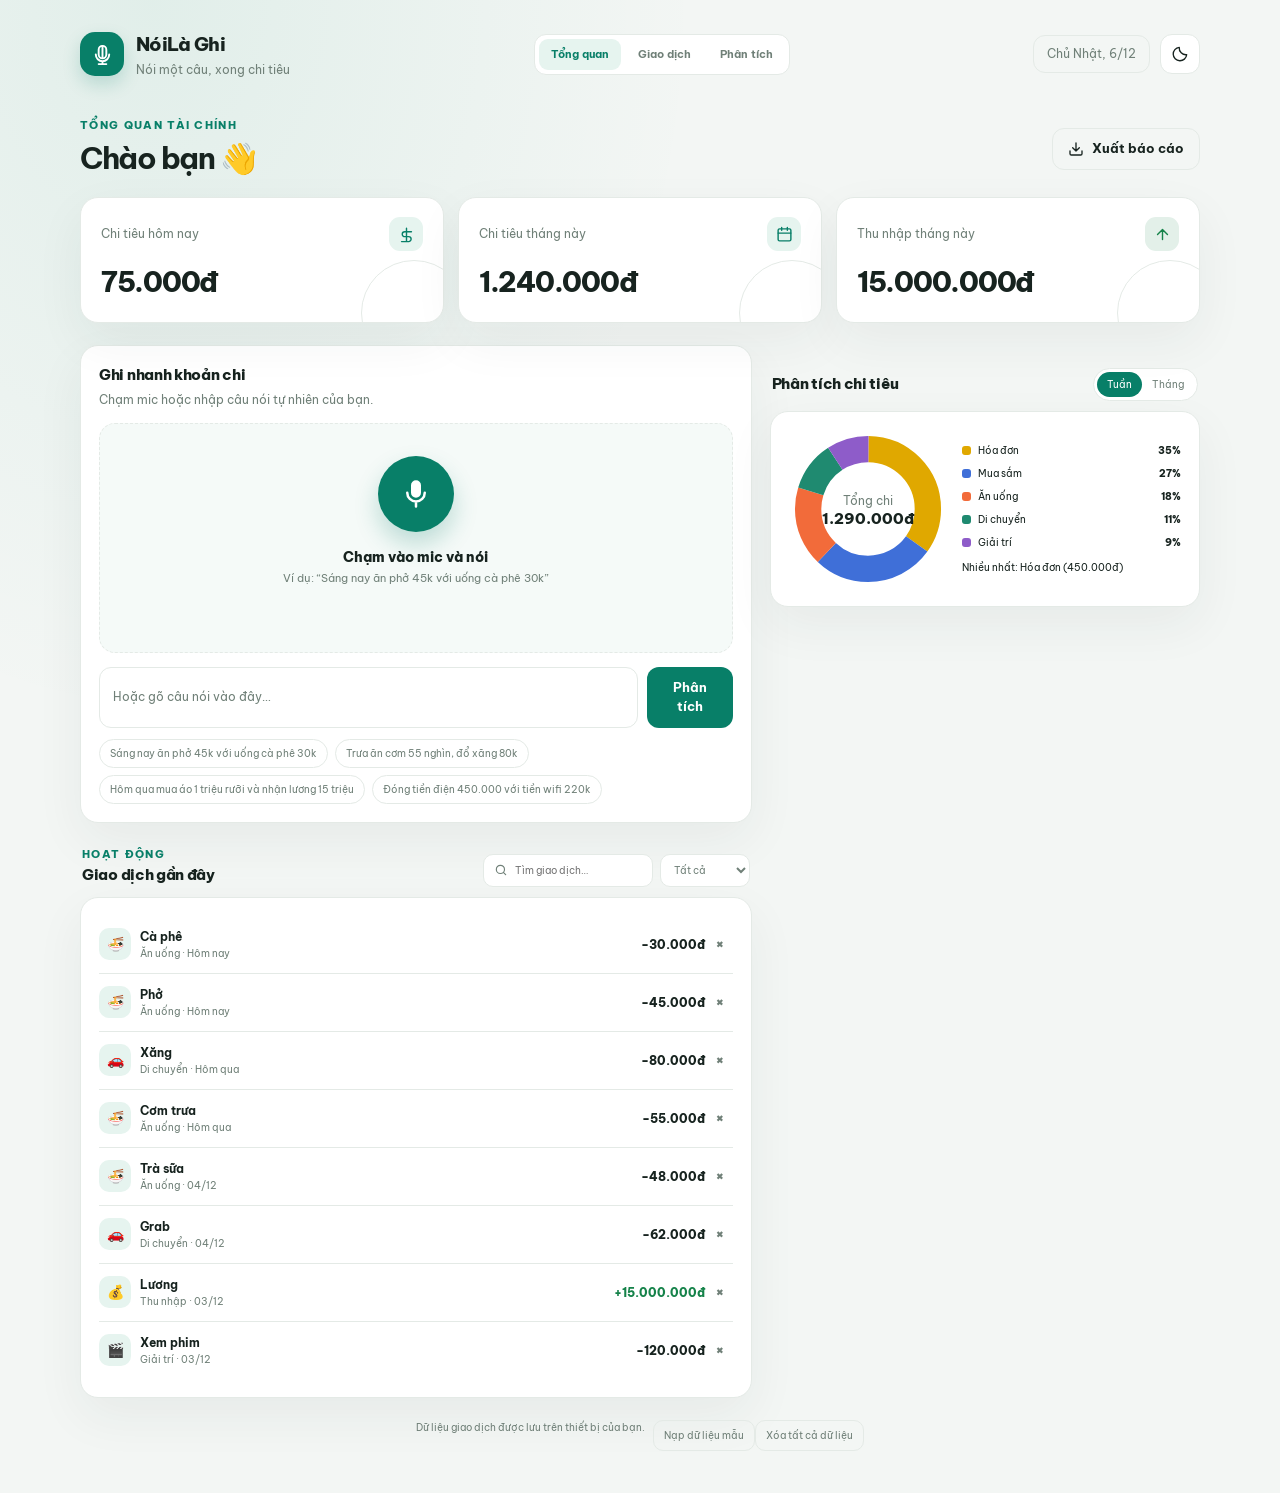
==== commit ea32952e: "thêm" ====
--- a/NóiLà Ghi – Ghi chi tiêu bằng giọng nói.html
+++ b/NóiLà Ghi – Ghi chi tiêu bằng giọng nói.html
@@ -73,6 +73,9 @@
   box-shadow: 0 8px 18px rgba(8, 127, 104, .2);
 }
 .brand-mark svg { width: 23px; height: 23px; }
+.primary-nav { display: flex; align-items: center; gap: 5px; margin-left: auto; margin-right: auto; padding: 4px; border: 1px solid var(--line); border-radius: 12px; background: var(--card); }
+.nav-link { padding: 7px 12px; border-radius: 9px; color: var(--mut); font-size: 11px; font-weight: 700; text-decoration: none; transition: background-color .18s ease, color .18s ease; }
+.nav-link:hover, .nav-link.active { background: var(--accbg); color: var(--acc); }
 h1, h2, p { margin-top: 0; }
 h1 { margin-bottom: 0; font-size: 19px; font-weight: 800; letter-spacing: -.035em; }
 .sub { margin: 2px 0 0; color: var(--mut); font-size: 12px; }
@@ -213,6 +216,19 @@
 .row .r.inc { color: var(--inc); }
 .row .d { width: 25px; height: 25px; margin-left: 3px; border: 0; border-radius: 8px; background: transparent; color: var(--mut); font-size: 15px; cursor: pointer; }
 .row .d:hover { background: color-mix(in srgb, #d94d42 10%, var(--card)); }
+.recent-heading { align-items: flex-end; }
+.recent-title-wrap .eyebrow { margin-bottom: 2px; }
+.transaction-tools { display: flex; min-width: 0; align-items: center; gap: 7px; }
+.search-box { display: flex; min-width: 170px; align-items: center; gap: 7px; padding: 0 10px; border: 1px solid var(--line); border-radius: 10px; background: var(--card); color: var(--mut); }
+.search-box svg { width: 14px; height: 14px; flex: none; }
+.search-box input { width: 100%; min-width: 0; padding: 8px 0; border: 0; outline: 0; background: transparent; color: var(--ink); font-size: 10px; }
+.search-box input:focus-visible { outline: 0; }
+.filter-select { max-width: 112px; padding: 8px 9px; border: 1px solid var(--line); border-radius: 10px; background: var(--card); color: var(--mut); font-size: 10px; }
+.row-category { display: flex; align-items: center; gap: 9px; min-width: 0; }
+.category-mark { display: grid; width: 32px; height: 32px; flex: none; place-items: center; border-radius: 10px; background: var(--accbg); font-size: 14px; }
+.row-copy { min-width: 0; }
+.row b { max-width: 100%; }
+.privacy-note { margin: 0; color: var(--mut); font-size: 10px; text-align: center; }
 .seg { display: inline-flex; padding: 3px; border: 1px solid var(--line); border-radius: 99px; background: var(--card); }
 .seg button { padding: 5px 10px; border: 0; border-radius: 99px; background: transparent; color: var(--mut); font-size: 10px; cursor: pointer; }
 .seg button.a { background: var(--acc); color: #fff; }
@@ -265,6 +281,7 @@
   .topbar { margin-bottom: 28px; }
   .dashboard-grid { grid-template-columns: 1fr; gap: 0; }
   .secondary-column { display: grid; grid-template-columns: 1fr; }
+  .primary-nav { display: none; }
 }
 @media (max-width: 520px) {
   .app-shell { width: calc(100% - 28px); padding-top: 15px; }
@@ -281,6 +298,10 @@
   .capture-card, .card { padding: 15px; }
   .stage { min-height: 210px; }
   .section-heading { align-items: flex-start; }
+  .recent-heading { flex-direction: column; align-items: stretch; }
+  .transaction-tools { width: 100%; }
+  .search-box { min-width: 0; flex: 1; }
+  .filter-select { max-width: 125px; }
   .pie { gap: 8px; }
   .pie svg { width: 138px; height: 138px; }
   .leg { min-width: 115px; }
@@ -297,13 +318,18 @@
       <span class="brand-mark" aria-hidden="true"><svg viewBox="0 0 24 24" fill="none" stroke="currentColor" stroke-width="2" stroke-linecap="round" stroke-linejoin="round"><path d="M12 3v12"/><path d="M8 7a4 4 0 1 1 8 0v5a4 4 0 0 1-8 0z"/><path d="M5 12a7 7 0 0 0 14 0M12 19v3m-4 0h8"/></svg></span>
       <span><h1>NóiLà Ghi</h1><p class="sub">Nói một câu, xong chi tiêu</p></span>
     </a>
+    <nav class="primary-nav" aria-label="Điều hướng chính">
+      <a class="nav-link active" href="#overview">Tổng quan</a>
+      <a class="nav-link" href="#recentTitle">Giao dịch</a>
+      <a class="nav-link" href="#statsTitle">Phân tích</a>
+    </nav>
     <div class="top-actions">
       <span class="date-pill" id="today"></span>
       <button class="icon-btn" id="themeToggle" type="button" aria-label="Bật giao diện tối" title="Đổi giao diện"></button>
     </div>
   </header>
 
-  <div class="page-heading">
+  <div class="page-heading" id="overview">
     <div><p class="eyebrow">Tổng quan tài chính</p><h2>Chào bạn 👋</h2></div>
     <button class="btn ghost" id="export" type="button"><svg viewBox="0 0 24 24" fill="none" stroke="currentColor" stroke-width="2" stroke-linecap="round" stroke-linejoin="round" aria-hidden="true"><path d="M21 15v4a2 2 0 0 1-2 2H5a2 2 0 0 1-2-2v-4"/><path d="m7 10 5 5 5-5M12 15V3"/></svg>Xuất báo cáo</button>
   </div>
@@ -342,9 +368,22 @@
 
       <section class="card" id="confirm" aria-live="polite"></section>
 
-      <section aria-labelledby="recentTitle">
-        <div class="section-heading"><h2 id="recentTitle">Giao dịch gần đây</h2></div>
-        <div class="card" id="list"></div>
+      <section id="recent" aria-labelledby="recentTitle">
+        <div class="section-heading recent-heading">
+          <div class="recent-title-wrap"><p class="eyebrow">Hoạt động</p><h2 id="recentTitle">Giao dịch gần đây</h2></div>
+          <div class="transaction-tools">
+            <label class="search-box" for="transactionSearch">
+              <svg viewBox="0 0 24 24" fill="none" stroke="currentColor" stroke-width="2" stroke-linecap="round" stroke-linejoin="round" aria-hidden="true"><circle cx="11" cy="11" r="7"/><path d="m20 20-4-4"/></svg>
+              <input id="transactionSearch" type="search" placeholder="Tìm giao dịch…" autocomplete="off">
+            </label>
+            <select class="filter-select" id="transactionType" aria-label="Lọc theo loại giao dịch">
+              <option value="all">Tất cả</option>
+              <option value="expense">Khoản chi</option>
+              <option value="income">Khoản thu</option>
+            </select>
+          </div>
+        </div>
+        <div class="card" id="list" role="list" aria-label="Danh sách giao dịch"></div>
       </section>
     </div>
 
@@ -359,7 +398,10 @@
     </aside>
   </div>
 
-  <footer class="toolbox"><button id="seed" type="button">Nạp dữ liệu mẫu</button><button id="clear" type="button">Xóa tất cả dữ liệu</button></footer>
+  <footer class="toolbox">
+    <p class="privacy-note">Dữ liệu giao dịch được lưu trên thiết bị của bạn.</p>
+    <div><button id="seed" type="button">Nạp dữ liệu mẫu</button><button id="clear" type="button">Xóa tất cả dữ liệu</button></div>
+  </footer>
 </main>
 <div id="toast" role="status"></div>
 
@@ -367,6 +409,7 @@
 const $=s=>document.querySelector(s);
 const CATS=['Ăn uống','Di chuyển','Mua sắm','Hóa đơn','Giải trí','Sức khỏe','Học tập','Khác'];
 const COL={'Ăn uống':'#F26B3A','Di chuyển':'#1F8A70','Mua sắm':'#3F6FD8','Hóa đơn':'#E0A800','Giải trí':'#8E5CC9','Sức khỏe':'#D6457A','Học tập':'#2AA4B8','Khác':'#6B7A74'};
+const CAT_ICON={'Ăn uống':'🍜','Di chuyển':'🚗','Mua sắm':'🛍️','Hóa đơn':'🏠','Giải trí':'🎬','Sức khỏe':'💊','Học tập':'📚','Khác':'🧾','Thu nhập':'💰'};
 const KW=[
 ['Hóa đơn',['điện','nước ',' wifi','internet','thuê nhà','tiền nhà','hóa đơn','điện thoại','gas']],
 ['Di chuyển',['xăng','grab','taxi',' xe ','gửi xe','vé xe','buýt','gojek','vé tàu','vé máy bay']],
@@ -441,8 +484,24 @@
 }
 function dayLabel(d){if(d===dayOff(0))return'Hôm nay';if(d===dayOff(-1))return'Hôm qua';const p=d.split('-');return p[2]+'/'+p[1]}
 function renderList(){
-  const L=[...txs].sort((a,b)=>b.date.localeCompare(a.date)||b.id-a.id).slice(0,8);
-  $('#list').innerHTML=L.length?L.map(x=>`<div class="row"><div><b>${esc(x.label)}</b><small>${esc(x.cat)} · ${dayLabel(x.date)}</small></div><div class="r ${x.type==='income'?'inc':''}">${x.type==='income'?'+':'−'}${money(x.amount)}<button class="d" data-id="${x.id}" aria-label="Xóa khoản ${esc(x.label)}">×</button></div></div>`).join(''):'<div class="empty">Chưa có khoản nào. Chạm vào mic và nói thử nhé.</div>';
+  const query=normalizeSearch($('#transactionSearch').value);
+  const type=$('#transactionType').value;
+  const matches=[...txs]
+    .sort((a,b)=>b.date.localeCompare(a.date)||b.id-a.id)
+    .filter(x=>{
+      const searchable=normalizeSearch(`${x.label} ${x.cat} ${x.date}`);
+      return (type==='all'||x.type===type)&&(!query||searchable.includes(query));
+    })
+    .slice(0,8);
+  if(!matches.length){
+    const empty=txs.length?'Không tìm thấy giao dịch phù hợp.':'Chưa có khoản nào. Chạm vào mic và nói thử nhé.';
+    $('#list').innerHTML=`<div class="empty">${empty}</div>`;
+    return;
+  }
+  $('#list').innerHTML=matches.map(x=>`<div class="row" role="listitem"><div class="row-category"><span class="category-mark" aria-hidden="true">${CAT_ICON[x.cat]||CAT_ICON['Khác']}</span><div class="row-copy"><b>${esc(x.label)}</b><small>${esc(x.cat)} · ${dayLabel(x.date)}</small></div></div><div class="r ${x.type==='income'?'inc':''}">${x.type==='income'?'+':'−'}${money(x.amount)}<button class="d" data-id="${x.id}" aria-label="Xóa khoản ${esc(x.label)}">×</button></div></div>`).join('');
+}
+function normalizeSearch(value){
+  return value.normalize('NFD').replace(/[\u0300-\u036f]/g,'').toLowerCase().trim();
 }
 let range='week';
 function renderStats(){
@@ -488,6 +547,12 @@
   it.cat=e.target.value;it.type=it.cat==='Thu nhập'?'income':'expense';clearTimeout(autoT);drawConfirm(false);
 });
 $('#list').addEventListener('click',e=>{const id=e.target.dataset.id;if(id){txs=txs.filter(x=>x.id!=id);save();renderAll()}});
+$('#transactionSearch').addEventListener('input',renderList);
+$('#transactionType').addEventListener('change',renderList);
+document.querySelectorAll('.nav-link').forEach(link=>link.addEventListener('click',()=>{
+  document.querySelectorAll('.nav-link').forEach(item=>item.classList.remove('active'));
+  link.classList.add('active');
+}));
 
 // ---------- Ghi âm (Web Speech API) ----------
 const SR=window.SpeechRecognition||window.webkitSpeechRecognition;
@@ -594,7 +659,7 @@
   if(theme==='dark'||theme==='light')document.documentElement.dataset.theme=theme;
 }catch(e){toast('Trình duyệt không cho phép lưu tùy chọn giao diện')}
 renderThemeButton();
-let firstVisit=false;
+let firstVisit=true;
 try{
   firstVisit=!localStorage.getItem('nlg_seeded');
   if(firstVisit)localStorage.setItem('nlg_seeded','1');
